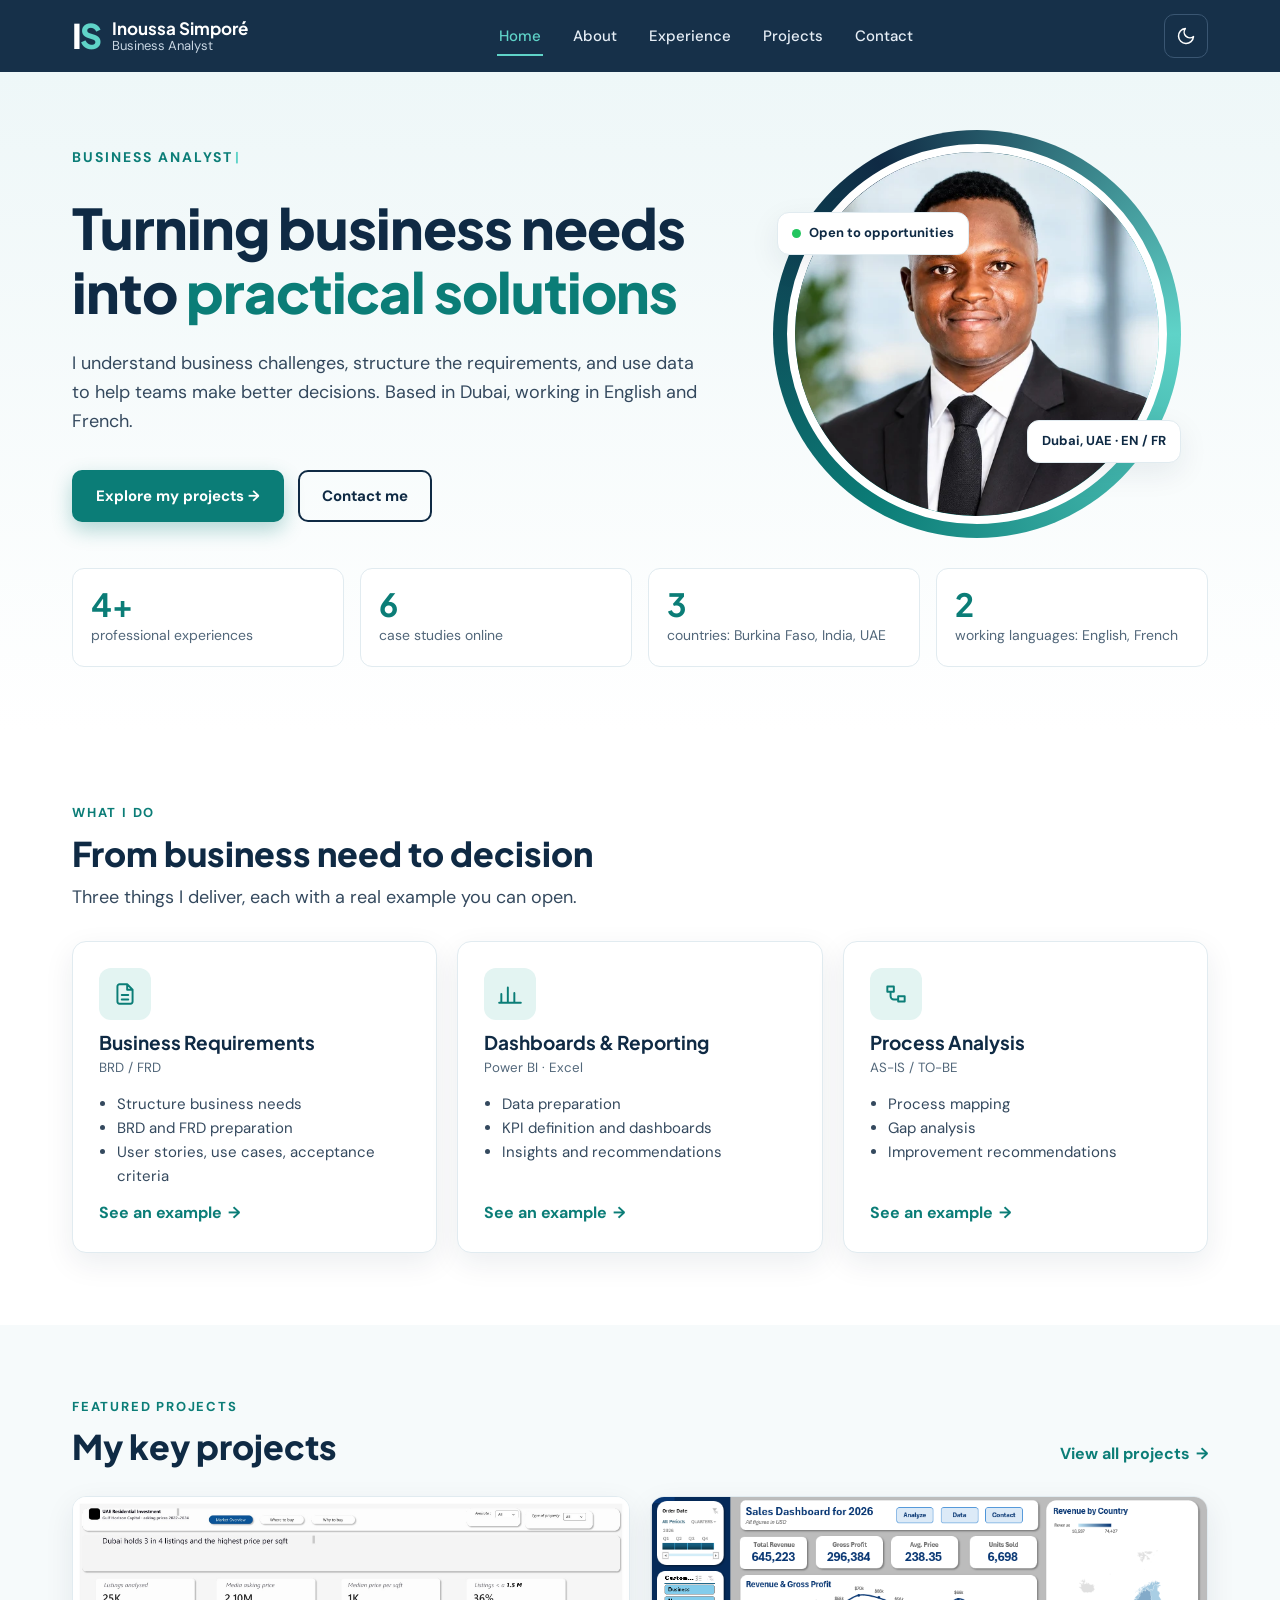
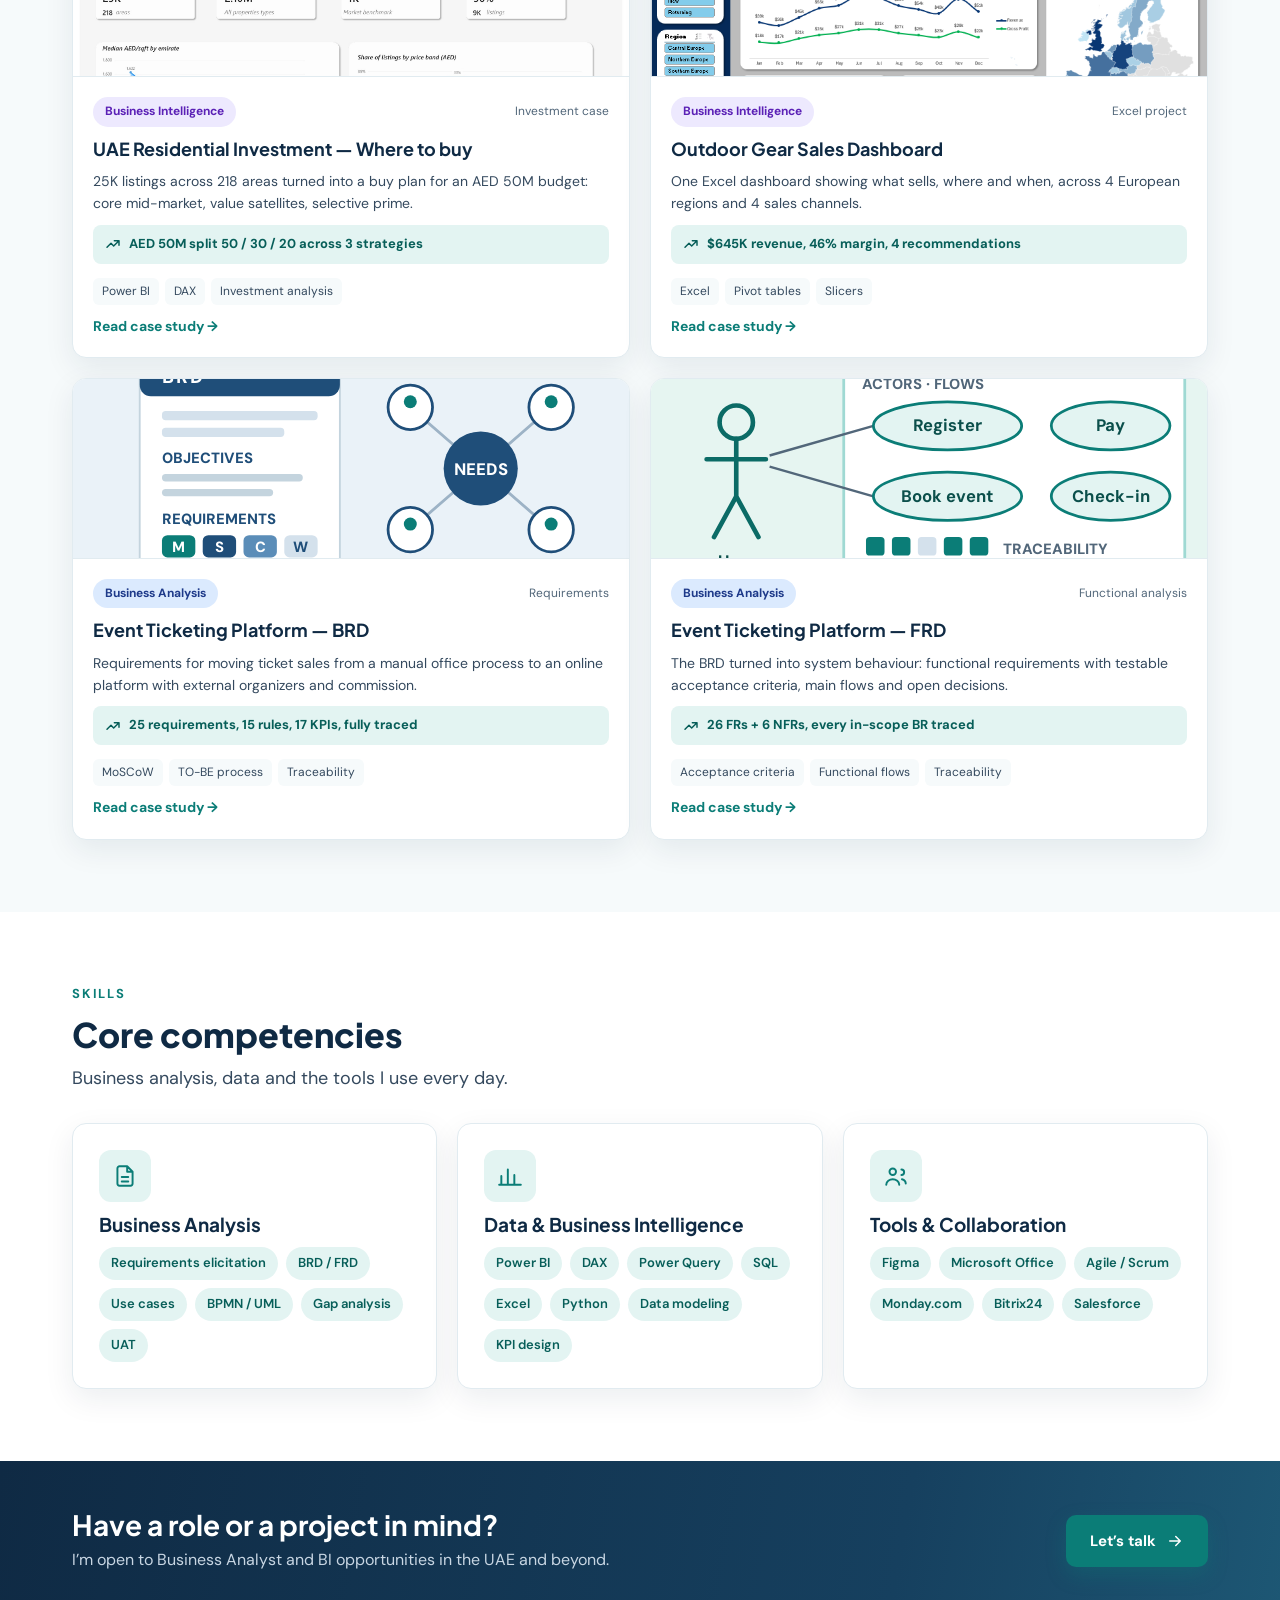
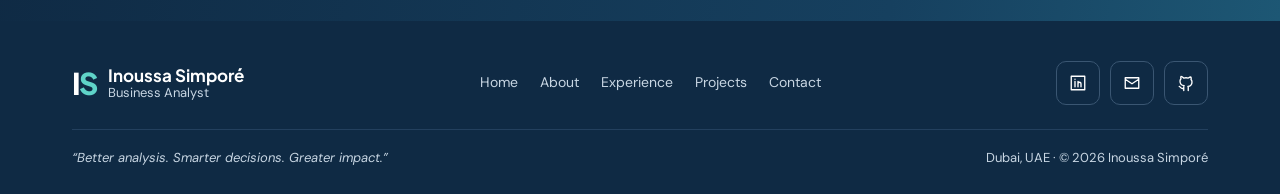
==== index.html @ bdfb3a64 "Portfolio final avec formulaire" ====
<!doctype html>
<html lang="en">
<head>
<meta charset="utf-8">
<meta name="viewport" content="width=device-width, initial-scale=1">
<title>Inoussa Simporé · Business Analyst in Dubai</title>
<meta name="description" content="Inoussa Simporé, Business Analyst in Dubai. Requirements (BRD/FRD), process analysis and Power BI / Excel dashboards that support business decisions.">
<meta property="og:title" content="Inoussa Simporé · Business Analyst in Dubai">
<meta property="og:description" content="Inoussa Simporé, Business Analyst in Dubai. Requirements (BRD/FRD), process analysis and Power BI / Excel dashboards that support business decisions.">
<meta property="og:type" content="website">
<meta name="theme-color" content="#0f2a44">
<link rel="icon" href="data:image/svg+xml,%3Csvg xmlns='http://www.w3.org/2000/svg' viewBox='0 0 64 64'%3E%3Crect width='64' height='64' rx='14' fill='%230f2a44'/%3E%3Ctext x='8' y='44' font-family='Arial' font-weight='800' font-size='34' fill='%23fff'%3EI%3Ctspan fill='%235fd3c8'%3ES%3C/tspan%3E%3C/text%3E%3C/svg%3E">
<link rel="preconnect" href="https://fonts.googleapis.com">
<link rel="preconnect" href="https://fonts.gstatic.com" crossorigin>
<link href="https://fonts.googleapis.com/css2?family=Plus+Jakarta+Sans:wght@600;700;800&family=DM+Sans:ital,wght@0,400;0,500;0,700;1,400&display=swap" rel="stylesheet">
<link rel="stylesheet" href="assets/css/style.css">
</head>
<body data-page="home">
<a class="skip" href="#main">Skip to content</a>
<noscript><div class="noscript">This site works best with JavaScript turned on. You can still email me at inousasimpore226@gmail.com.</div></noscript>
<header id="site-header"></header>
<main id="main">
<section class="hero">
<div class="wrap">
<div class="hero-grid">
<div class="stack-lg">
<div class="roles" aria-live="off"><span class="sr-only">Business Analyst, Business Intelligence</span><span id="typed" class="typed" aria-hidden="true">Business Analyst</span></div>
<h1>Turning business needs into <span class="accent">practical solutions</span></h1>
<p class="lead">I understand business challenges, structure the requirements, and use data to help teams make better decisions. Based in Dubai, working in English and French.</p>
<div class="hero-actions">
<a class="btn btn-primary" href="projects.html">Explore my projects →</a>
<a class="btn btn-outline" href="contact.html">Contact me</a>
</div>
</div>
<div class="hero-photo">
<img src="assets/img/profile.webp" alt="Portrait of Inoussa Simporé" width="380" height="380">
<div class="hero-badge b1"><span class="dot"></span>Open to opportunities</div>
<div class="hero-badge b2">Dubai, UAE · EN / FR</div>
</div>
</div>
<div class="counters">
<div class="counter reveal d1"><b data-count="4" data-suffix="+">4+</b><span>professional experiences</span></div>
<div class="counter reveal d2"><b id="project-count" data-count="6">6</b><span>case studies online</span></div>
<div class="counter reveal d3"><b data-count="3">3</b><span>countries: Burkina Faso, India, UAE</span></div>
<div class="counter reveal d1"><b data-count="2">2</b><span>working languages: English, French</span></div>
</div>
</div>
</section>

<section class="section">
<div class="wrap">
<div class="head-block"><div class="eyebrow">What I do</div><h2 class="h2">From business need to decision</h2><p class="lead">Three things I deliver, each with a real example you can open.</p></div>
<div class="grid g3" id="services"></div>
</div>
</section>

<section class="section muted">
<div class="wrap">
<div class="head-block" style="flex-direction:row;flex-wrap:wrap;justify-content:space-between;align-items:flex-end">
<div class="stack" style="gap:10px"><div class="eyebrow">Featured projects</div><h2 class="h2">My key projects</h2></div>
<a class="link-arrow" href="projects.html">View all projects <span>→</span></a>
</div>
<div class="grid g2" id="featured"></div>
</div>
</section>

<section class="section">
<div class="wrap">
<div class="head-block"><div class="eyebrow">Skills</div><h2 class="h2">Core competencies</h2><p class="lead">Business analysis, data and the tools I use every day.</p></div>
<div class="grid g3" id="skills"></div>
</div>
</section>
</main>
<div id="cta-band"></div>
<footer id="site-footer"></footer>
<script src="assets/js/config.js"></script>
<script src="assets/js/data.js"></script>
<script src="assets/js/main.js"></script>
</body>
</html>
---- assets/css/style.css ----
/* ==========================================================
   Inoussa Simporé — Portfolio
   One stylesheet for every page. Colours live in :root.
   ========================================================== */

:root {
  --navy: #0f2a44;
  --navy-2: #1d4466;
  --navy-3: #2c5679;
  --teal: #0b7d77;
  --teal-dark: #075e59;
  --mint: #5fd3c8;
  --mint-soft: #e3f4f2;
  --blue: #1f6fb2;
  --blue-soft: #dbeafe;
  --violet-soft: #ede9fe;
  --violet: #5b21b6;
  --green-soft: #dcfce7;
  --green: #166534;
  --amber: #e7a33e;

  --bg: #ffffff;
  --bg-soft: #f6fafb;
  --bg-hero: #eef7f8;
  --card: #ffffff;
  --line: #e1ebf0;
  --text: #1d3349;
  --text-2: #34495e;
  --muted: #52677a;
  --heading: #0f2a44;
  --shadow: 0 10px 30px rgba(15, 42, 68, .08);
  --shadow-lg: 0 18px 44px rgba(15, 42, 68, .16);

  --radius: 14px;
  --font-head: 'Plus Jakarta Sans', system-ui, sans-serif;
  --font-body: 'DM Sans', system-ui, sans-serif;
  --wrap: 1200px;
}

@media (prefers-color-scheme: dark) {
  :root:not([data-theme="light"]) {
    --bg: #0b1622; --bg-soft: #0f1d2c; --bg-hero: #0f1f30; --card: #12233a; --line: #23384f;
    --text: #dbe6f0; --text-2: #b9c8d6; --muted: #93a7ba; --heading: #ffffff;
    --mint-soft: #123a3a; --blue-soft: #1a2f4d; --violet-soft: #2a2348; --green-soft: #133524;
    --shadow: 0 10px 30px rgba(0, 0, 0, .35); --shadow-lg: 0 18px 44px rgba(0, 0, 0, .5);
    --teal: #2bb3a8;
  }
}
:root[data-theme="dark"] {
  --bg: #0b1622; --bg-soft: #0f1d2c; --bg-hero: #0f1f30; --card: #12233a; --line: #23384f;
  --text: #dbe6f0; --text-2: #b9c8d6; --muted: #93a7ba; --heading: #ffffff;
  --mint-soft: #123a3a; --blue-soft: #1a2f4d; --violet-soft: #2a2348; --green-soft: #133524;
  --shadow: 0 10px 30px rgba(0, 0, 0, .35); --shadow-lg: 0 18px 44px rgba(0, 0, 0, .5);
  --teal: #2bb3a8;
}

*, *::before, *::after { box-sizing: border-box; }
html { scroll-behavior: smooth; -webkit-text-size-adjust: 100%; }
body {
  margin: 0; background: var(--bg); color: var(--text);
  font-family: var(--font-body); font-size: 16px; line-height: 1.6;
  transition: background .3s, color .3s;
}
img { max-width: 100%; display: block; }
a { color: var(--teal); }
a:hover { color: var(--teal-dark); }
h1, h2, h3, h4 { font-family: var(--font-head); color: var(--heading); margin: 0; line-height: 1.15; }
p { margin: 0; }
button { font-family: inherit; }
:focus-visible { outline: 3px solid var(--mint); outline-offset: 2px; border-radius: 4px; }
.sr-only { position: absolute; width: 1px; height: 1px; overflow: hidden; clip: rect(0 0 0 0); white-space: nowrap; }
.skip { position: absolute; left: -999px; top: 8px; background: var(--navy); color: #fff; padding: 10px 14px; border-radius: 8px; z-index: 100; }
.skip:focus { left: 8px; }

.wrap { max-width: var(--wrap); margin: 0 auto; padding: 0 32px; }
.section { padding: 72px 0; }
.section.tight { padding: 48px 0; }
.section.muted { background: var(--bg-soft); }
.section.dark { background: var(--navy); color: #e6eef6; }
.section.dark h2, .section.dark h3 { color: #fff; }
.eyebrow { font-size: 13px; font-weight: 700; letter-spacing: 1.8px; text-transform: uppercase; color: var(--teal); }
.section.dark .eyebrow { color: var(--mint); }
.h2 { font-size: clamp(26px, 3.2vw, 34px); font-weight: 800; }
.lead { font-size: 18px; color: var(--text-2); max-width: 760px; }
.body { color: var(--text-2); }
.stack { display: flex; flex-direction: column; gap: 14px; }
.stack-lg { display: flex; flex-direction: column; gap: 26px; }
.head-block { display: flex; flex-direction: column; gap: 10px; margin-bottom: 30px; }
.accent { color: var(--teal); }
.section.dark .accent { color: var(--mint); }

/* ---------- progress bar ---------- */
.progress { position: fixed; top: 0; left: 0; height: 3px; width: 0; background: linear-gradient(90deg, var(--mint), var(--teal)); z-index: 60; }

/* ---------- header ---------- */
.site-header { position: sticky; top: 0; z-index: 50; background: rgba(15, 42, 68, .97); backdrop-filter: blur(8px); transition: box-shadow .3s; }
.site-header.scrolled { box-shadow: 0 6px 24px rgba(0, 0, 0, .25); }
.nav { display: flex; align-items: center; justify-content: space-between; gap: 16px; min-height: 72px; }
.brand { display: flex; align-items: center; gap: 12px; text-decoration: none; }
.brand-mark { font-family: var(--font-head); font-weight: 800; font-size: 34px; letter-spacing: -2px; color: #fff; line-height: 1; }
.brand-mark span { color: var(--mint); }
.brand-name { display: flex; flex-direction: column; line-height: 1.2; }
.brand-name strong { font-family: var(--font-head); color: #fff; font-size: 17px; }
.brand-name small { color: #c8d6e3; font-size: 13px; }
.nav-links { display: flex; align-items: center; gap: 28px; list-style: none; margin: 0; padding: 0; }
.nav-links a { color: #e6eef6; text-decoration: none; font-weight: 500; font-size: 15px; padding: 8px 2px; border-bottom: 2px solid transparent; transition: color .2s, border-color .2s; }
.nav-links a:hover { color: var(--mint); }
.nav-links a.active { color: var(--mint); border-bottom-color: var(--mint); }
.nav-actions { display: flex; align-items: center; gap: 10px; }
.icon-btn { width: 44px; height: 44px; border-radius: 10px; border: 1px solid #3a5672; background: transparent; color: #fff; display: inline-flex; align-items: center; justify-content: center; cursor: pointer; transition: background .2s; }
.icon-btn:hover { background: rgba(255, 255, 255, .08); }
.menu-btn { display: none; }

@media (max-width: 920px) {
  .menu-btn { display: inline-flex; }
  .nav-links {
    position: fixed; inset: 72px 0 auto 0; flex-direction: column; align-items: stretch; gap: 0;
    background: var(--navy); padding: 8px 20px 20px; border-top: 1px solid #23405e;
    transform: translateY(-120%); transition: transform .3s ease; box-shadow: 0 20px 30px rgba(0, 0, 0, .3);
  }
  .nav-links.open { transform: translateY(0); }
  .nav-links a { display: block; padding: 14px 4px; border-bottom: 1px solid #23405e; }
  .nav-links a.active { border-bottom-color: #23405e; }
  .nav-actions .btn-cv { display: none; }
  .brand-name small { display: none; }
}

/* ---------- buttons ---------- */
.btn { display: inline-flex; align-items: center; justify-content: center; gap: 10px; min-height: 48px; padding: 12px 22px; border-radius: 10px; font-weight: 700; font-size: 15px; text-decoration: none; border: 2px solid transparent; cursor: pointer; transition: transform .15s, background .2s, color .2s, box-shadow .2s; }
.btn:hover { transform: translateY(-2px); }
.btn-primary { background: var(--teal); color: #fff; box-shadow: 0 8px 20px rgba(11, 125, 119, .3); }
.btn-primary:hover { background: var(--teal-dark); color: #fff; }
.btn-outline { border-color: var(--heading); color: var(--heading); background: transparent; }
.btn-outline:hover { background: var(--heading); color: var(--bg); }
.btn-light { background: #fff; color: var(--navy); }
.btn-light:hover { color: var(--navy); }
.btn-sm { min-height: 40px; padding: 8px 16px; font-size: 14px; }
.link-arrow { font-weight: 700; text-decoration: none; display: inline-flex; gap: 6px; align-items: center; }
.link-arrow:hover span { transform: translateX(4px); }
.link-arrow span { transition: transform .2s; }

/* ---------- cards ---------- */
.card { background: var(--card); border: 1px solid var(--line); border-radius: var(--radius); box-shadow: var(--shadow); }
.box { background: var(--card); border: 1px solid var(--line); border-radius: 12px; }
.pad { padding: 22px; }
.grid { display: grid; gap: 20px; }
.g2 { grid-template-columns: repeat(2, minmax(0, 1fr)); }
.g3 { grid-template-columns: repeat(3, minmax(0, 1fr)); }
.g4 { grid-template-columns: repeat(4, minmax(0, 1fr)); }
@media (max-width: 980px) { .g3, .g4 { grid-template-columns: repeat(2, minmax(0, 1fr)); } }
@media (max-width: 640px) { .g2, .g3, .g4 { grid-template-columns: 1fr; } .wrap { padding: 0 16px; } .section { padding: 52px 0; } }

.chip { display: inline-flex; align-items: center; gap: 6px; font-size: 13px; padding: 6px 12px; border-radius: 999px; background: var(--mint-soft); color: var(--teal-dark); font-weight: 600; }
:root[data-theme="dark"] .chip { color: var(--mint); }
@media (prefers-color-scheme: dark) { :root:not([data-theme="light"]) .chip { color: var(--mint); } }
.chips { display: flex; flex-wrap: wrap; gap: 8px; }
.chip.off { background: var(--bg-soft); color: var(--muted); text-decoration: line-through; }
.tag { align-self: flex-start; font-size: 12px; font-weight: 700; padding: 5px 12px; border-radius: 999px; }
.tag-ba { background: var(--blue-soft); color: #1e3a8a; }
.tag-bi { background: var(--violet-soft); color: var(--violet); }
.tag-process { background: var(--green-soft); color: var(--green); }
:root[data-theme="dark"] .tag-ba { color: #9cc3ff; } :root[data-theme="dark"] .tag-bi { color: #c9b6ff; } :root[data-theme="dark"] .tag-process { color: #86e0a8; }
@media (prefers-color-scheme: dark) { :root:not([data-theme="light"]) .tag-ba { color: #9cc3ff; } :root:not([data-theme="light"]) .tag-bi { color: #c9b6ff; } :root:not([data-theme="light"]) .tag-process { color: #86e0a8; } }

/* ---------- hero (home) ---------- */
.hero { background: linear-gradient(180deg, var(--bg-hero) 0%, var(--bg) 100%); padding: 72px 0 64px; position: relative; overflow: hidden; }
.hero-grid { display: grid; grid-template-columns: minmax(0, 1.15fr) minmax(0, .85fr); gap: 48px; align-items: center; }
.hero h1 { font-size: clamp(34px, 5vw, 56px); font-weight: 800; letter-spacing: -1px; }
.hero .roles { font-size: 14px; font-weight: 700; letter-spacing: 2px; color: var(--teal); text-transform: uppercase; min-height: 22px; }
.typed::after { content: '|'; margin-left: 2px; animation: blink 1s steps(1) infinite; color: var(--mint); }
@keyframes blink { 50% { opacity: 0; } }
.hero-actions { display: flex; flex-wrap: wrap; gap: 14px; margin-top: 8px; }
.hero-photo { position: relative; justify-self: center; width: min(380px, 100%); aspect-ratio: 1; }
.hero-photo::before { content: ''; position: absolute; inset: -14px; border-radius: 50%; background: conic-gradient(from 90deg, var(--mint), var(--teal), var(--navy), var(--mint)); animation: spin 12s linear infinite; }
.hero-photo img { position: relative; width: 100%; height: 100%; object-fit: cover; border-radius: 50%; border: 8px solid var(--bg); }
@keyframes spin { to { transform: rotate(360deg); } }
.hero-badge { position: absolute; background: var(--card); border: 1px solid var(--line); box-shadow: var(--shadow); border-radius: 12px; padding: 10px 14px; font-size: 13px; font-weight: 700; color: var(--heading); display: flex; gap: 8px; align-items: center; animation: float 4s ease-in-out infinite; }
.hero-badge .dot { width: 9px; height: 9px; border-radius: 50%; background: #22c55e; }
.hero-badge.b1 { left: -10px; top: 18%; }
.hero-badge.b2 { right: -14px; bottom: 16%; animation-delay: 1.5s; }
@keyframes float { 50% { transform: translateY(-8px); } }
@media (max-width: 900px) { .hero-grid { grid-template-columns: 1fr; } .hero-photo { width: min(280px, 80%); order: -1; } }

.counters { display: grid; grid-template-columns: repeat(4, minmax(0, 1fr)); gap: 16px; margin-top: 44px; }
.counter { background: var(--card); border: 1px solid var(--line); border-radius: 12px; padding: 18px; }
.counter b { display: block; font-family: var(--font-head); font-size: 32px; color: var(--teal); line-height: 1.1; }
.counter span { font-size: 14px; color: var(--muted); }
@media (max-width: 760px) { .counters { grid-template-columns: repeat(2, minmax(0, 1fr)); } }

/* ---------- service / skill cards ---------- */
.feature { padding: 26px; display: flex; flex-direction: column; gap: 12px; transition: transform .25s, box-shadow .25s; }
.feature:hover { transform: translateY(-6px); box-shadow: var(--shadow-lg); }
.feature .ico { width: 52px; height: 52px; border-radius: 12px; background: var(--mint-soft); color: var(--teal); display: flex; align-items: center; justify-content: center; }
.feature ul { margin: 0; padding-left: 18px; color: var(--text-2); font-size: 15px; }
.skill-list { display: flex; flex-wrap: wrap; gap: 8px; }

/* ---------- project cards ---------- */
.filters { display: flex; flex-wrap: wrap; gap: 10px; align-items: center; }
.filter-btn { border: 1.5px solid var(--line); background: var(--card); color: var(--text); border-radius: 999px; padding: 10px 18px; font-size: 14px; font-weight: 700; cursor: pointer; min-height: 44px; transition: all .2s; }
.filter-btn:hover { border-color: var(--teal); }
.filter-btn[aria-pressed="true"] { background: var(--navy); border-color: var(--navy); color: #fff; }
.search { flex: 1; min-width: 220px; max-width: 340px; margin-left: auto; position: relative; }
.search input { width: 100%; min-height: 44px; border: 1.5px solid var(--line); border-radius: 999px; padding: 10px 16px 10px 42px; font: inherit; background: var(--card); color: var(--text); }
.search svg { position: absolute; left: 14px; top: 50%; transform: translateY(-50%); color: var(--muted); }
.pcard { display: flex; flex-direction: column; overflow: hidden; text-decoration: none; color: inherit; transition: transform .25s, box-shadow .25s, border-color .25s; }
.pcard:hover { transform: translateY(-6px); box-shadow: var(--shadow-lg); border-color: var(--teal); color: inherit; }
.pcard .thumb { height: 180px; overflow: hidden; background: var(--bg-soft); border-bottom: 1px solid var(--line); }
.pcard .thumb img { width: 100%; height: 100%; object-fit: cover; object-position: top left; transition: transform .5s; }
.pcard:hover .thumb img { transform: scale(1.05); }
.pcard .thumb svg { width: 100%; height: 100%; }
.pcard .pbody { padding: 20px; display: flex; flex-direction: column; gap: 10px; flex: 1; }
.pcard h3 { font-size: 18px; line-height: 1.3; }
.pcard p { font-size: 14px; color: var(--text-2); }
.pcard .result { display: flex; gap: 8px; align-items: center; background: var(--mint-soft); color: var(--teal-dark); border-radius: 8px; padding: 9px 12px; font-size: 13px; font-weight: 700; }
:root[data-theme="dark"] .pcard .result { color: var(--mint); }
@media (prefers-color-scheme: dark) { :root:not([data-theme="light"]) .pcard .result { color: var(--mint); } }
.pcard .tools { display: flex; flex-wrap: wrap; gap: 6px; margin-top: auto; padding-top: 4px; }
.pcard .tools span { font-size: 12px; padding: 4px 9px; border-radius: 6px; background: var(--bg-soft); color: var(--text-2); }
.pcard .cta { font-size: 14px; font-weight: 700; color: var(--teal); }
.pmeta { display: flex; justify-content: space-between; align-items: center; gap: 10px; }
.pmeta small { font-size: 12px; color: var(--muted); }
.empty { text-align: center; padding: 40px; color: var(--muted); grid-column: 1 / -1; }

/* ---------- page hero (inner pages) ---------- */
.page-hero { background: linear-gradient(180deg, var(--bg-hero) 0%, var(--bg) 100%); padding: 48px 0 40px; }
.page-hero h1 { font-size: clamp(32px, 4.4vw, 46px); font-weight: 800; }
.back { font-size: 14px; font-weight: 700; text-decoration: none; }

/* ---------- case study ---------- */
.meta-grid { display: grid; grid-template-columns: repeat(4, minmax(0, 1fr)); gap: 12px; }
.meta-grid .box { padding: 14px 16px; }
.meta-grid small { display: block; font-size: 12px; font-weight: 700; color: var(--muted); text-transform: uppercase; letter-spacing: .5px; }
.meta-grid b { color: var(--heading); }
@media (max-width: 860px) { .meta-grid { grid-template-columns: repeat(2, minmax(0, 1fr)); } }
@media (max-width: 480px) { .meta-grid { grid-template-columns: 1fr; } }
.shot { width: 100%; height: auto; border-radius: 14px; border: 1px solid var(--line); box-shadow: var(--shadow-lg); cursor: zoom-in; transition: transform .3s; }
.shot:hover { transform: scale(1.01); }
.shot-cap { font-size: 13px; color: var(--muted); margin-top: 10px; text-align: center; }
.stats { display: grid; grid-template-columns: repeat(4, minmax(0, 1fr)); gap: 12px; background: var(--navy); border-radius: 14px; padding: 18px; }
.stats.c3 { grid-template-columns: repeat(3, minmax(0, 1fr)); }
.stat { background: var(--navy-2); border-radius: 10px; padding: 16px; }
.stat b { display: block; font-family: var(--font-head); font-size: 28px; font-weight: 800; color: var(--mint); line-height: 1.1; }
.stat span { font-size: 13px; color: #e6eef6; }
@media (max-width: 760px) { .stats, .stats.c3 { grid-template-columns: repeat(2, minmax(0, 1fr)); } }
.qlist { list-style: none; margin: 0; padding: 0; display: flex; flex-direction: column; gap: 10px; }
.qlist li { display: flex; gap: 14px; align-items: flex-start; padding: 14px 16px; }
.num { flex: none; width: 32px; height: 32px; border-radius: 50%; background: var(--navy); color: var(--mint); display: flex; align-items: center; justify-content: center; font-weight: 800; font-size: 14px; }
.qa { overflow: hidden; }
.qa-row { display: grid; grid-template-columns: minmax(0, 1fr) minmax(0, 1.3fr); border-top: 1px solid var(--line); }
.qa-row > div { padding: 14px 18px; }
.qa-row.head { background: var(--navy); color: #fff; font-size: 13px; font-weight: 700; border-top: 0; }
.qa-row > div:first-child { font-weight: 700; color: var(--heading); }
.qa-row.head > div:first-child { color: #fff; }
.qa-row > div:last-child { color: var(--text-2); font-size: 15px; }
@media (max-width: 700px) { .qa-row { grid-template-columns: 1fr; } .qa-row > div:last-child { padding-top: 0; } }
.rec { display: grid; grid-template-columns: repeat(3, minmax(0, 1fr)); overflow: hidden; }
.rec > div { padding: 18px; display: flex; flex-direction: column; gap: 6px; }
.rec > div + div { border-left: 1px solid var(--line); }
.rec > div:first-child { background: var(--bg-soft); }
.rec small { font-size: 12px; font-weight: 700; color: var(--muted); letter-spacing: .5px; }
.rec .mine small { color: var(--teal); }
.rec .mine p { font-weight: 700; color: var(--heading); }
@media (max-width: 800px) { .rec { grid-template-columns: 1fr; } .rec > div + div { border-left: 0; border-top: 1px solid var(--line); } }
.steps .step { background: var(--navy-2); border-radius: 12px; padding: 20px; display: flex; flex-direction: column; gap: 8px; }
.steps .step b { font-family: var(--font-head); font-size: 22px; color: var(--mint); }
.steps .step h3 { font-size: 17px; }
.steps .step p { font-size: 14px; color: #e6eef6; }
.light-steps .step { background: var(--card); border: 1px solid var(--line); }
.light-steps .step p { color: var(--text-2); }
.light-steps .step b { color: var(--teal); }
.bar { display: flex; height: 44px; border-radius: 8px; overflow: hidden; font-size: 14px; font-weight: 800; }
.bar div { display: flex; align-items: center; padding: 0 12px; white-space: nowrap; overflow: hidden; width: 0; transition: width 1.2s cubic-bezier(.2, .8, .2, 1); }
.legend { display: flex; flex-wrap: wrap; gap: 18px; font-size: 13px; color: var(--muted); margin-top: 10px; }
.table-wrap { overflow-x: auto; border-radius: 12px; border: 1px solid var(--line); }
table.tbl { width: 100%; border-collapse: collapse; font-size: 14px; background: var(--card); }
.tbl th { text-align: left; background: var(--navy); color: #fff; padding: 11px 14px; }
.tbl td { padding: 11px 14px; border-top: 1px solid var(--line); color: var(--text-2); vertical-align: top; }
.tbl td:first-child { font-weight: 700; color: var(--heading); }
.tbl td.hi { color: var(--teal); font-weight: 700; }
.alloc-head { padding: 18px; }
.alloc-head small { font-size: 13px; font-weight: 700; opacity: .85; }
.alloc-head b { display: block; font-family: var(--font-head); font-size: 30px; }
.alloc .pad > div small { display: block; font-size: 12px; font-weight: 700; color: var(--muted); }
.alloc .pad > div small.ok { color: var(--teal); }
.chain { display: grid; grid-template-columns: minmax(0, 1fr) 32px minmax(0, 1fr) 32px minmax(0, 1.3fr); gap: 10px; align-items: stretch; }
.chain .arrow { display: flex; align-items: center; justify-content: center; color: var(--teal); }
@media (max-width: 900px) { .chain { grid-template-columns: 1fr; } .chain .arrow { transform: rotate(90deg); height: 28px; } }
.id { font-size: 12px; font-weight: 800; border-radius: 6px; padding: 4px 8px; background: var(--blue-soft); color: #1e3a8a; }
.id.g { background: var(--green-soft); color: var(--green); }
.next-grid a { text-decoration: none; color: inherit; }
.next-grid a:hover { border-color: var(--teal); color: inherit; }
.split { display: grid; grid-template-columns: minmax(0, 1fr) minmax(0, 1fr); gap: 40px; align-items: start; }
@media (max-width: 900px) { .split { grid-template-columns: 1fr; } }
.check { list-style: none; padding: 0; margin: 0; display: flex; flex-direction: column; gap: 10px; }
.check li { display: flex; gap: 10px; align-items: flex-start; color: var(--text-2); }
.check li::before { content: ''; flex: none; width: 20px; height: 20px; margin-top: 3px; border-radius: 50%; background: var(--mint-soft) url("data:image/svg+xml,%3Csvg xmlns='http://www.w3.org/2000/svg' viewBox='0 0 24 24' fill='none' stroke='%230b7d77' stroke-width='3' stroke-linecap='round' stroke-linejoin='round'%3E%3Cpath d='m6 12 4 4 8-8'/%3E%3C/svg%3E") center/12px no-repeat; }
.section.dark .check li { color: #e6eef6; }
.kpi-line { border-left: 3px solid var(--mint); padding-left: 18px; }
.kpi-line b { display: block; font-family: var(--font-head); font-size: 30px; color: var(--mint); }
.kpi-line span { color: #e6eef6; }

/* ---------- experience ---------- */
.timeline { position: relative; display: flex; flex-direction: column; gap: 22px; }
.timeline::before { content: ''; position: absolute; left: 21px; top: 10px; bottom: 10px; width: 2px; background: linear-gradient(var(--mint), var(--teal)); }
.job { display: grid; grid-template-columns: 44px minmax(0, 1fr); gap: 20px; }
.job .dot { width: 44px; height: 44px; border-radius: 12px; background: var(--navy); color: var(--mint); display: flex; align-items: center; justify-content: center; position: relative; z-index: 1; }
.job .card { padding: 24px; }
.job-top { display: flex; flex-wrap: wrap; justify-content: space-between; gap: 8px 16px; }
.job h3 { font-size: 20px; }
.job .org { color: var(--teal); font-weight: 700; }
.job .dates { font-size: 14px; color: var(--muted); }
.job ul { margin: 12px 0 0; padding-left: 18px; color: var(--text-2); }
.job ul li + li { margin-top: 6px; }
.tool { display: flex; align-items: center; gap: 12px; padding: 14px 16px; }
.tool i { width: 40px; height: 40px; border-radius: 10px; color: #fff; display: flex; align-items: center; justify-content: center; font-style: normal; font-weight: 800; font-size: 13px; flex: none; }

/* ---------- about ---------- */
.about-photo { width: 100%; max-width: 360px; aspect-ratio: 1; object-fit: cover; border-radius: 24px; box-shadow: var(--shadow-lg); }
.quote { background: var(--mint-soft); border-radius: 14px; padding: 22px 24px; font-style: italic; font-size: 18px; color: var(--heading); border: 0; margin: 0; }
.edu { display: flex; gap: 16px; }
.edu .ico { flex: none; width: 46px; height: 46px; border-radius: 50%; background: var(--mint-soft); color: var(--teal); display: flex; align-items: center; justify-content: center; }

/* ---------- contact ---------- */
.contact-grid { display: grid; grid-template-columns: minmax(0, .9fr) minmax(0, 1.1fr); gap: 48px; align-items: start; }
@media (max-width: 900px) { .contact-grid { grid-template-columns: 1fr; } }
.c-row { display: flex; gap: 14px; align-items: center; padding: 14px 0; border-bottom: 1px solid var(--line); }
.c-row .ico { width: 44px; height: 44px; border-radius: 50%; background: var(--mint-soft); color: var(--teal); display: flex; align-items: center; justify-content: center; flex: none; }
.c-row small { display: block; font-size: 13px; color: var(--muted); }
.c-row a, .c-row b { font-weight: 700; text-decoration: none; color: var(--heading); word-break: break-word; }
.c-row a:hover { color: var(--teal); }
.status-pill { display: inline-flex; align-items: center; gap: 10px; background: var(--mint-soft); color: var(--teal-dark); font-weight: 700; font-size: 14px; padding: 9px 14px; border-radius: 999px; align-self: flex-start; }
.status-pill i { width: 9px; height: 9px; border-radius: 50%; background: #22c55e; box-shadow: 0 0 0 0 rgba(34, 197, 94, .6); animation: pulse 2s infinite; }
@keyframes pulse { 70% { box-shadow: 0 0 0 10px rgba(34, 197, 94, 0); } 100% { box-shadow: 0 0 0 0 rgba(34, 197, 94, 0); } }
.form-card { padding: 32px; }
@media (max-width: 560px) { .form-card { padding: 22px; } }
.form { display: flex; flex-direction: column; gap: 18px; }
.field { display: flex; flex-direction: column; gap: 7px; }
.field label { font-size: 14px; font-weight: 700; color: var(--heading); }
.field input, .field select, .field textarea { width: 100%; border: 1.5px solid var(--line); border-radius: 10px; padding: 13px 14px; font: inherit; font-size: 15px; color: var(--text); background: var(--card); transition: border-color .2s, box-shadow .2s; }
.field input:focus, .field select:focus, .field textarea:focus { outline: none; border-color: var(--teal); box-shadow: 0 0 0 3px rgba(11, 125, 119, .18); }
.field textarea { resize: vertical; min-height: 140px; }
.field .err { font-size: 13px; color: #c0392b; min-height: 0; }
.field.invalid input, .field.invalid textarea { border-color: #c0392b; }
.counter-txt { font-size: 12px; color: var(--muted); text-align: right; }
.hp { position: absolute; left: -5000px; width: 1px; height: 1px; overflow: hidden; }
.form-msg { border-radius: 10px; padding: 14px 16px; font-size: 15px; display: none; }
.form-msg.show { display: block; }
.form-msg.error { background: #fdecea; color: #8a1f14; }
.form-msg.info { background: var(--blue-soft); color: #1e3a8a; }
.success { display: none; flex-direction: column; align-items: center; text-align: center; gap: 14px; padding: 36px 10px; }
.success.show { display: flex; animation: pop .4s ease; }
.success .ok { width: 72px; height: 72px; border-radius: 50%; background: var(--mint-soft); color: var(--teal); display: flex; align-items: center; justify-content: center; }
@keyframes pop { from { transform: scale(.9); opacity: 0; } }
.spinner { width: 18px; height: 18px; border: 3px solid rgba(255, 255, 255, .4); border-top-color: #fff; border-radius: 50%; animation: spin .8s linear infinite; display: none; }
.btn.loading .spinner { display: inline-block; }
.btn[disabled] { opacity: .7; cursor: wait; transform: none; }

/* ---------- CTA band + footer ---------- */
.cta-band { background: linear-gradient(100deg, var(--navy) 0%, #16405f 70%, #1d5774 100%); color: #fff; padding: 48px 0; }
.cta-band .wrap { display: flex; flex-wrap: wrap; justify-content: space-between; align-items: center; gap: 22px; }
.cta-band h2 { color: #fff; font-size: clamp(22px, 2.6vw, 28px); }
.cta-band p { color: #c8d6e3; }
.site-footer { background: var(--navy); color: #c8d6e3; padding: 40px 0 26px; }
.foot-top { display: flex; flex-wrap: wrap; justify-content: space-between; align-items: center; gap: 22px; }
.foot-nav { display: flex; flex-wrap: wrap; gap: 22px; font-size: 14px; }
.foot-nav a { color: #c8d6e3; text-decoration: none; }
.foot-nav a:hover { color: var(--mint); }
.socials { display: flex; gap: 10px; }
.socials a { width: 44px; height: 44px; border-radius: 10px; border: 1px solid #3a5672; color: #fff; display: flex; align-items: center; justify-content: center; transition: background .2s, transform .2s; }
.socials a:hover { background: var(--teal); transform: translateY(-3px); color: #fff; }
.foot-bottom { display: flex; flex-wrap: wrap; justify-content: space-between; gap: 12px; padding-top: 18px; margin-top: 24px; border-top: 1px solid #23405e; font-size: 13px; }
.to-top { position: fixed; right: 20px; bottom: 20px; width: 48px; height: 48px; border-radius: 50%; border: 0; background: var(--teal); color: #fff; box-shadow: var(--shadow-lg); cursor: pointer; opacity: 0; pointer-events: none; transform: translateY(12px); transition: all .3s; z-index: 40; display: flex; align-items: center; justify-content: center; }
.to-top.show { opacity: 1; pointer-events: auto; transform: none; }

/* ---------- lightbox ---------- */
.lightbox { position: fixed; inset: 0; background: rgba(5, 12, 20, .9); display: none; align-items: center; justify-content: center; padding: 24px; z-index: 90; cursor: zoom-out; }
.lightbox.open { display: flex; }
.lightbox img { max-height: 92vh; width: auto; border-radius: 10px; }
.lightbox button { position: absolute; top: 16px; right: 16px; }

/* ---------- reveal on scroll ---------- */
.reveal { opacity: 0; transform: translateY(26px); transition: opacity .7s ease, transform .7s ease; }
.reveal.in { opacity: 1; transform: none; }
.reveal.d1 { transition-delay: .08s; } .reveal.d2 { transition-delay: .16s; } .reveal.d3 { transition-delay: .24s; }
@media (prefers-reduced-motion: reduce) {
  *, *::before, *::after { animation: none !important; transition: none !important; scroll-behavior: auto !important; }
  .reveal { opacity: 1; transform: none; }
}
.noscript { padding: 16px; background: #fff3cd; color: #5c4400; text-align: center; }
:root[data-theme="dark"] .filter-btn[aria-pressed="true"] { background: var(--teal); border-color: var(--teal); }
@media (prefers-color-scheme: dark) { :root:not([data-theme="light"]) .filter-btn[aria-pressed="true"] { background: var(--teal); border-color: var(--teal); } }
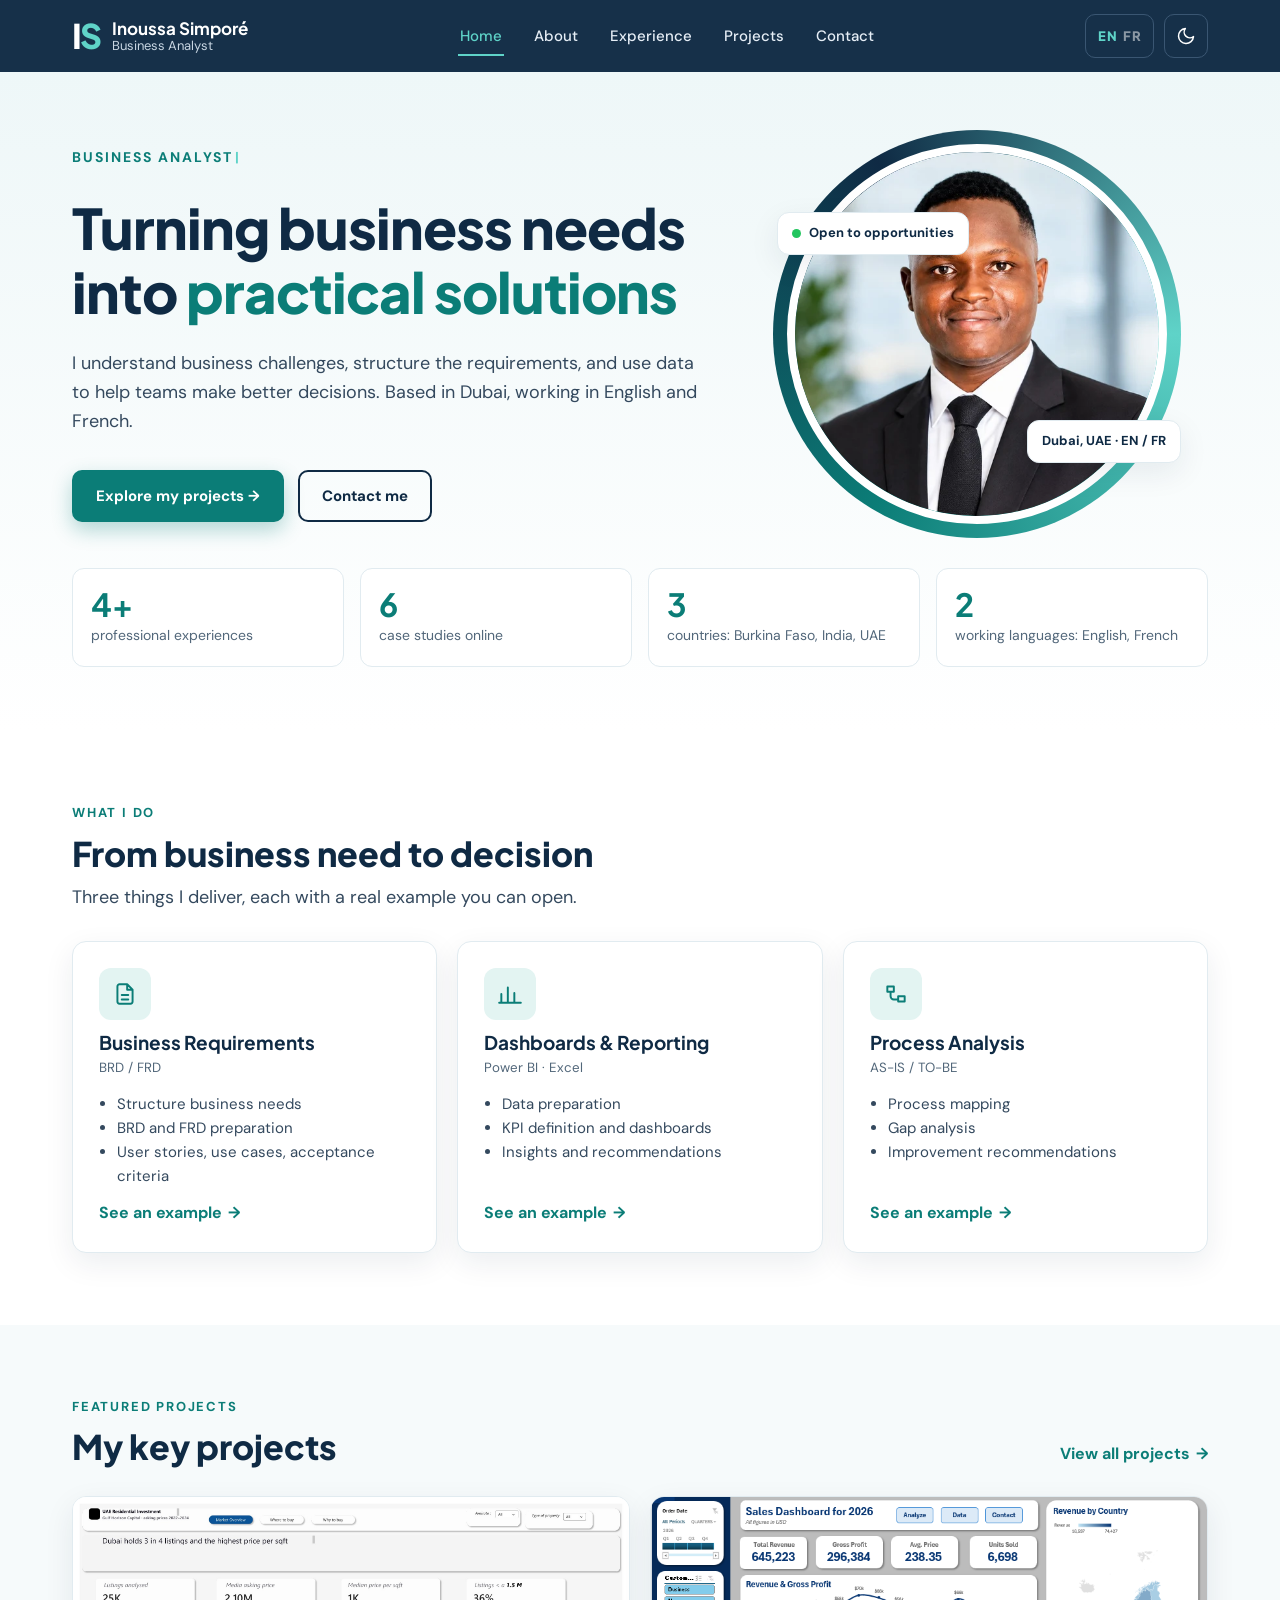
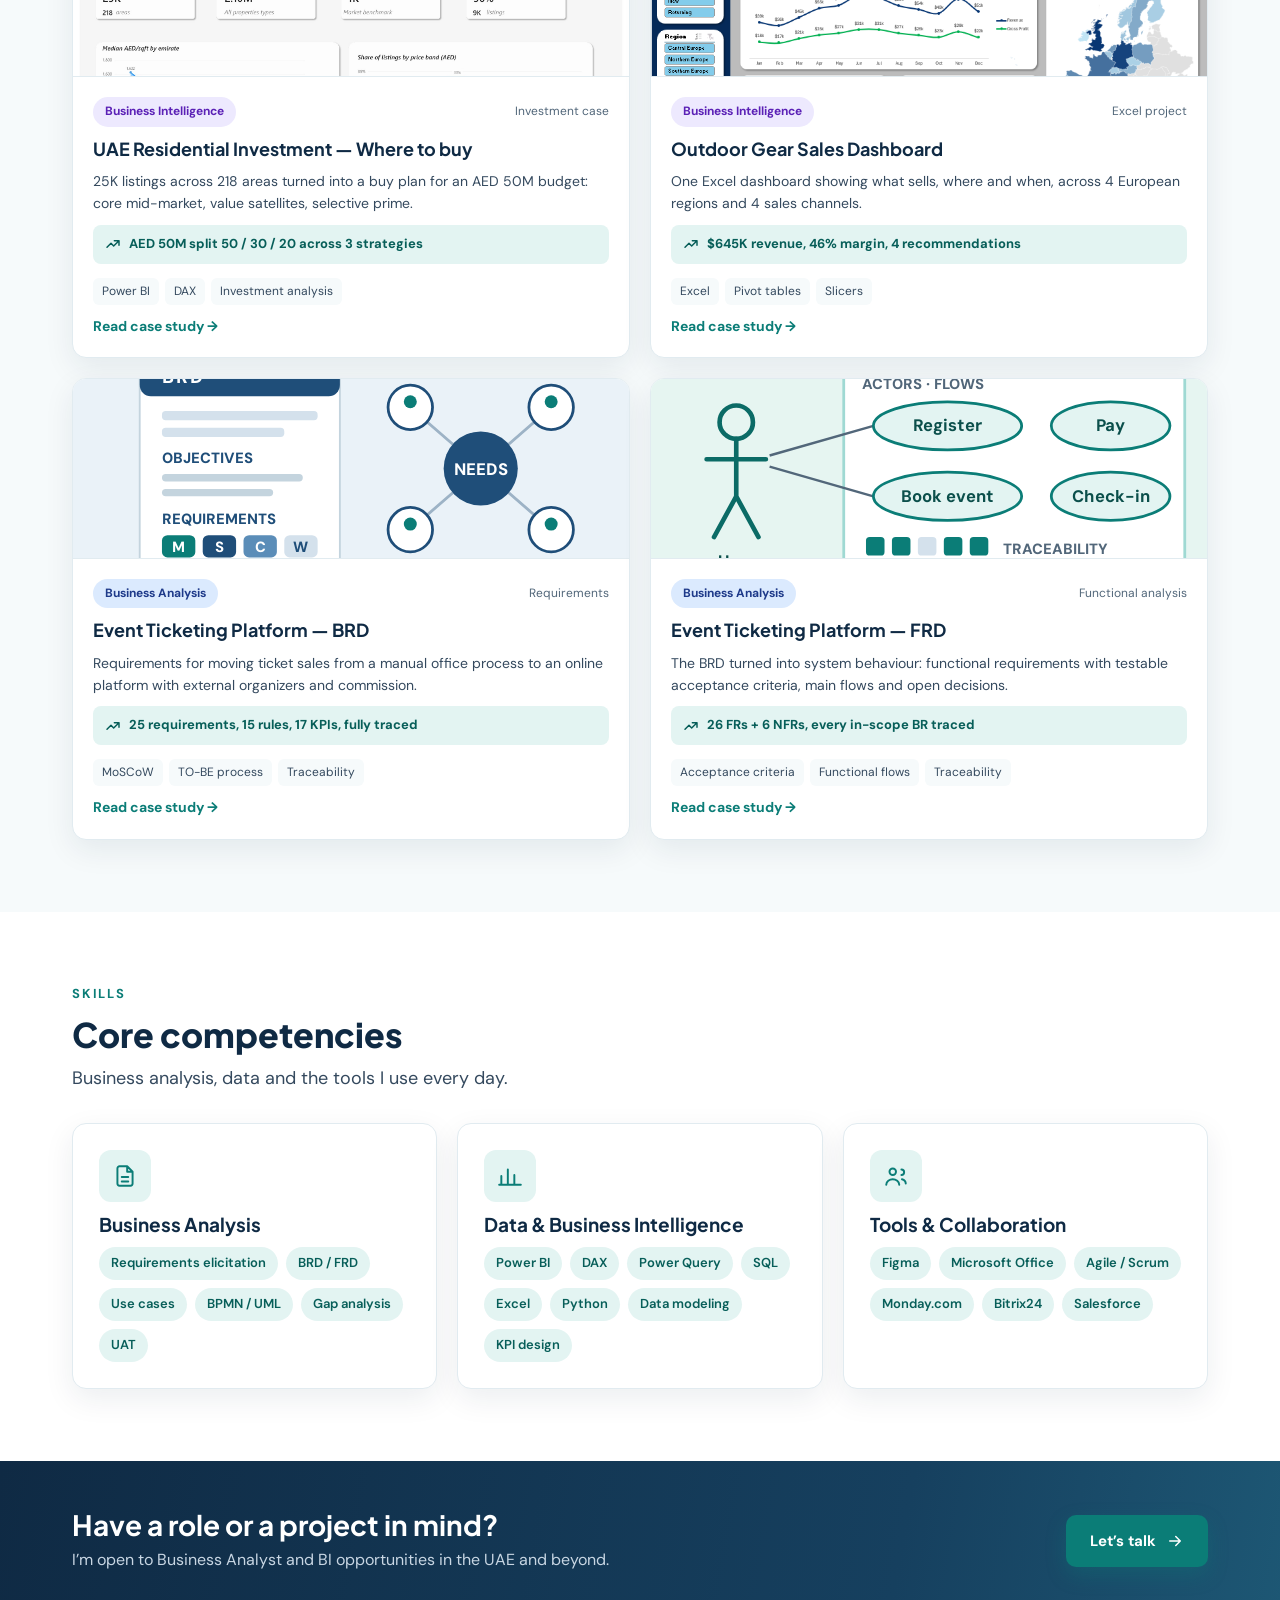
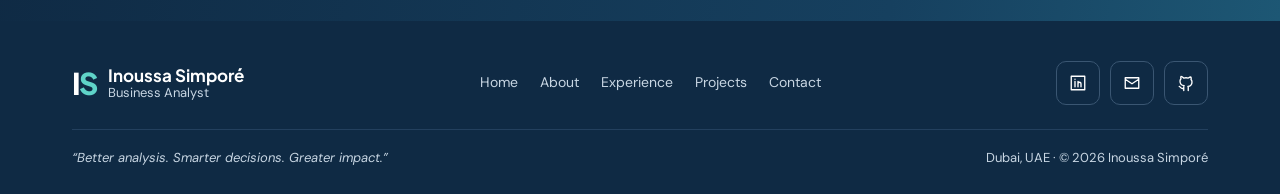
==== commit cd95a047: "Add English / French language switch Co-Authored-By: Claude Opus 5.5 <noreply@anthropic.com> Claude-" ====
--- a/index.html
+++ b/index.html
@@ -76,5 +76,7 @@
 <script src="assets/js/config.js"></script>
 <script src="assets/js/data.js"></script>
 <script src="assets/js/main.js"></script>
+<script src="assets/js/i18n-fr.js"></script>
+<script src="assets/js/i18n.js"></script>
 </body>
 </html>
--- a/assets/css/style.css
+++ b/assets/css/style.css
@@ -389,3 +389,8 @@
 .noscript { padding: 16px; background: #fff3cd; color: #5c4400; text-align: center; }
 :root[data-theme="dark"] .filter-btn[aria-pressed="true"] { background: var(--teal); border-color: var(--teal); }
 @media (prefers-color-scheme: dark) { :root:not([data-theme="light"]) .filter-btn[aria-pressed="true"] { background: var(--teal); border-color: var(--teal); } }
+
+/* language switch */
+.lang-btn { width: auto; padding: 0 12px; gap: 6px; font-family: var(--font-head); font-weight: 800; font-size: 13px; letter-spacing: .5px; }
+.lang-btn span { opacity: .5; transition: opacity .2s; }
+.lang-btn span.on { opacity: 1; color: var(--mint); }
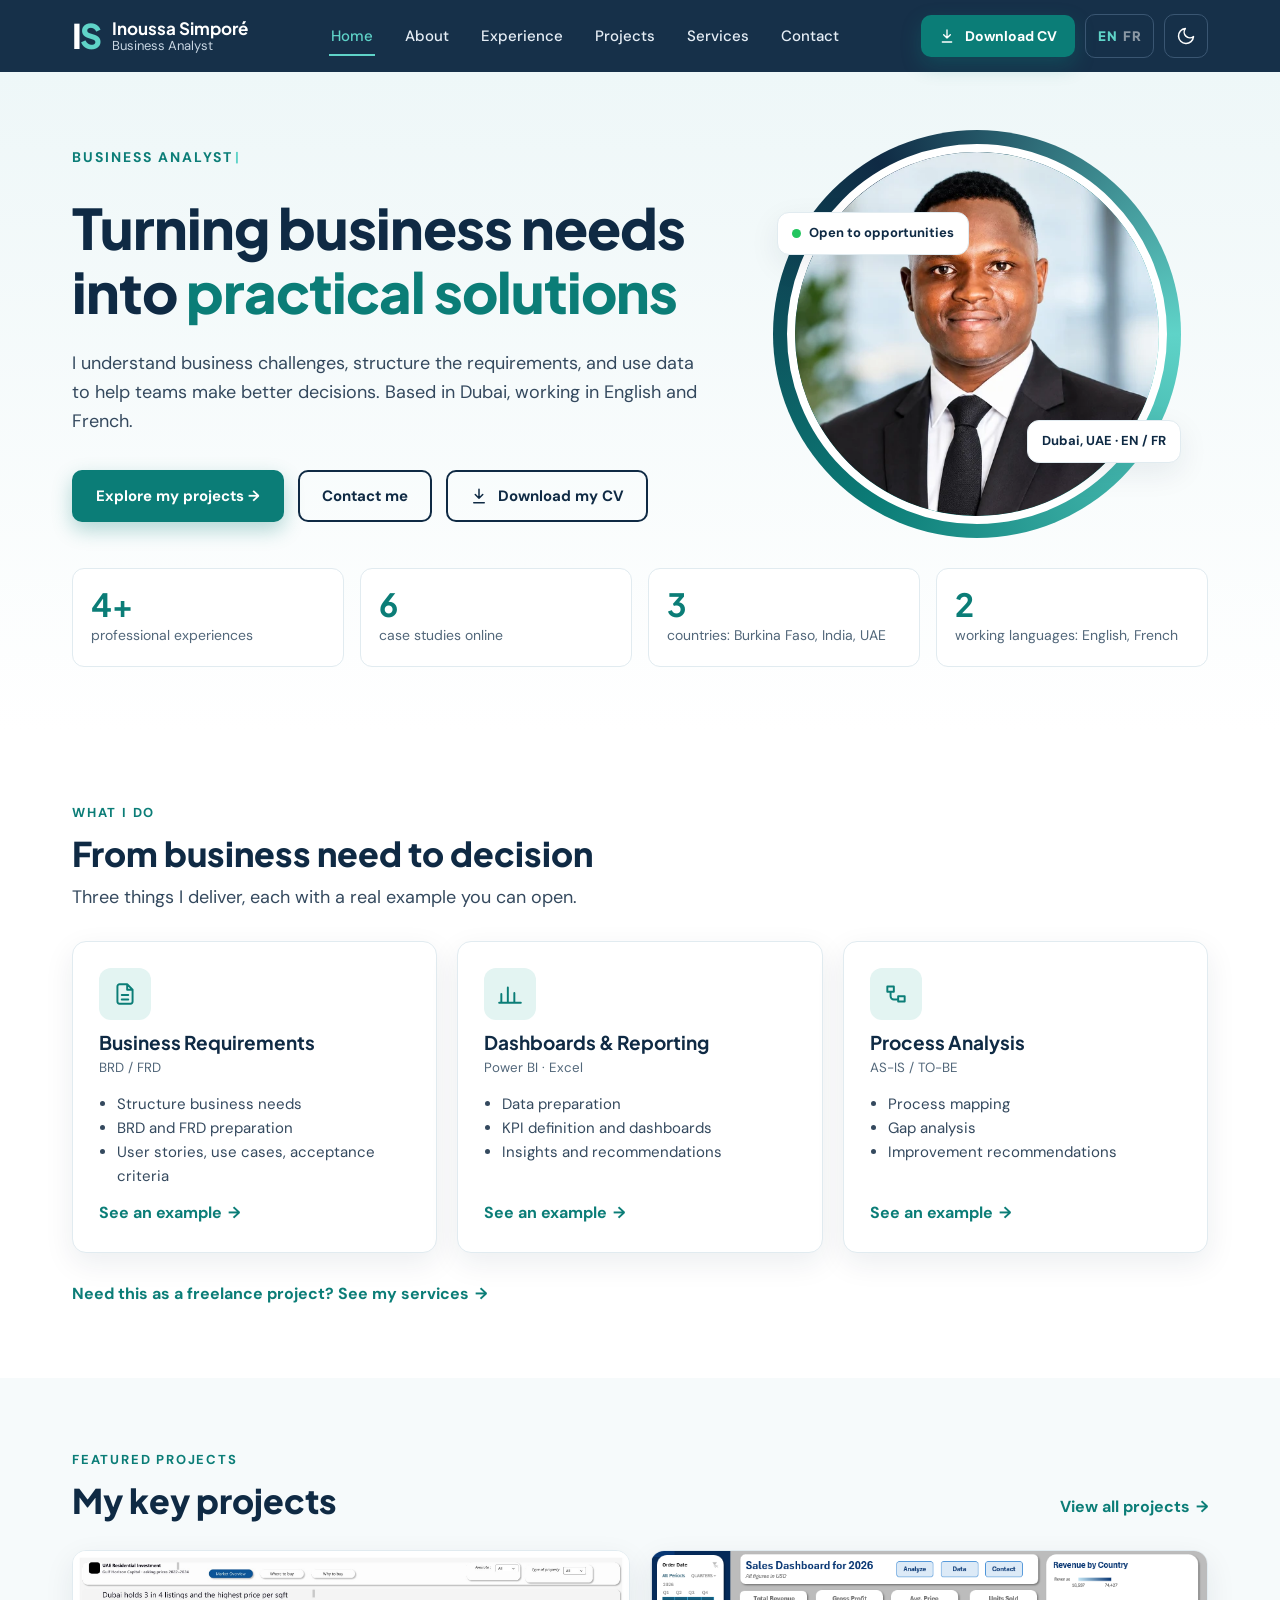
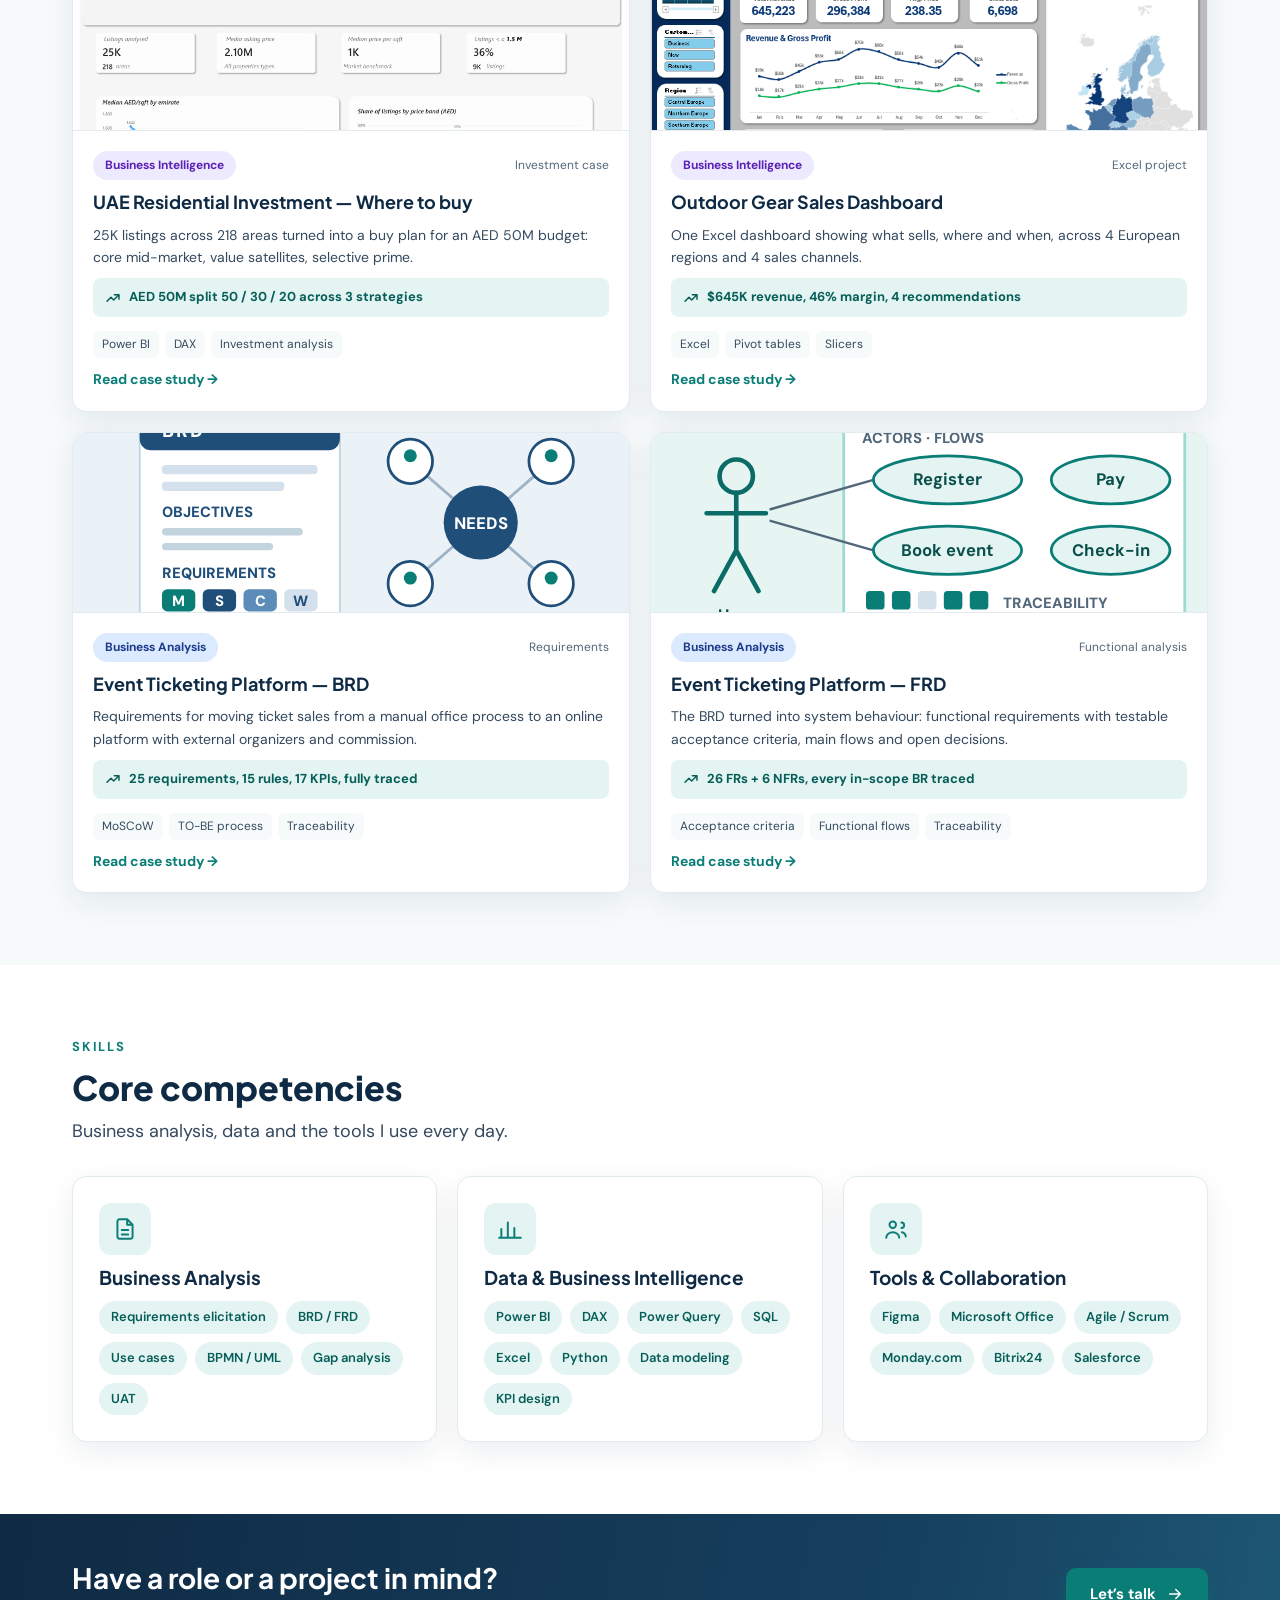
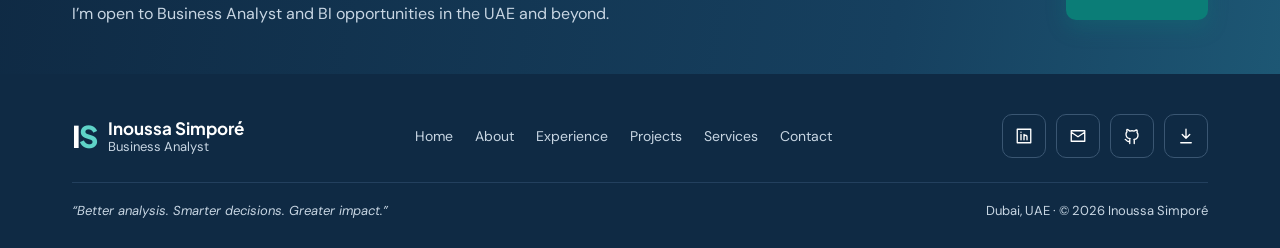
==== commit b6854987: "Prototype: freelance Services page (not published) Co-Authored-By: Claude Opus 5.5 <noreply@anthropi" ====
--- a/index.html
+++ b/index.html
@@ -51,6 +51,7 @@
 <div class="wrap">
 <div class="head-block"><div class="eyebrow">What I do</div><h2 class="h2">From business need to decision</h2><p class="lead">Three things I deliver, each with a real example you can open.</p></div>
 <div class="grid g3" id="services"></div>
+<p style="margin-top:28px"><a class="link-arrow" href="services.html">Need this as a freelance project? See my services <span>→</span></a></p>
 </div>
 </section>
 
